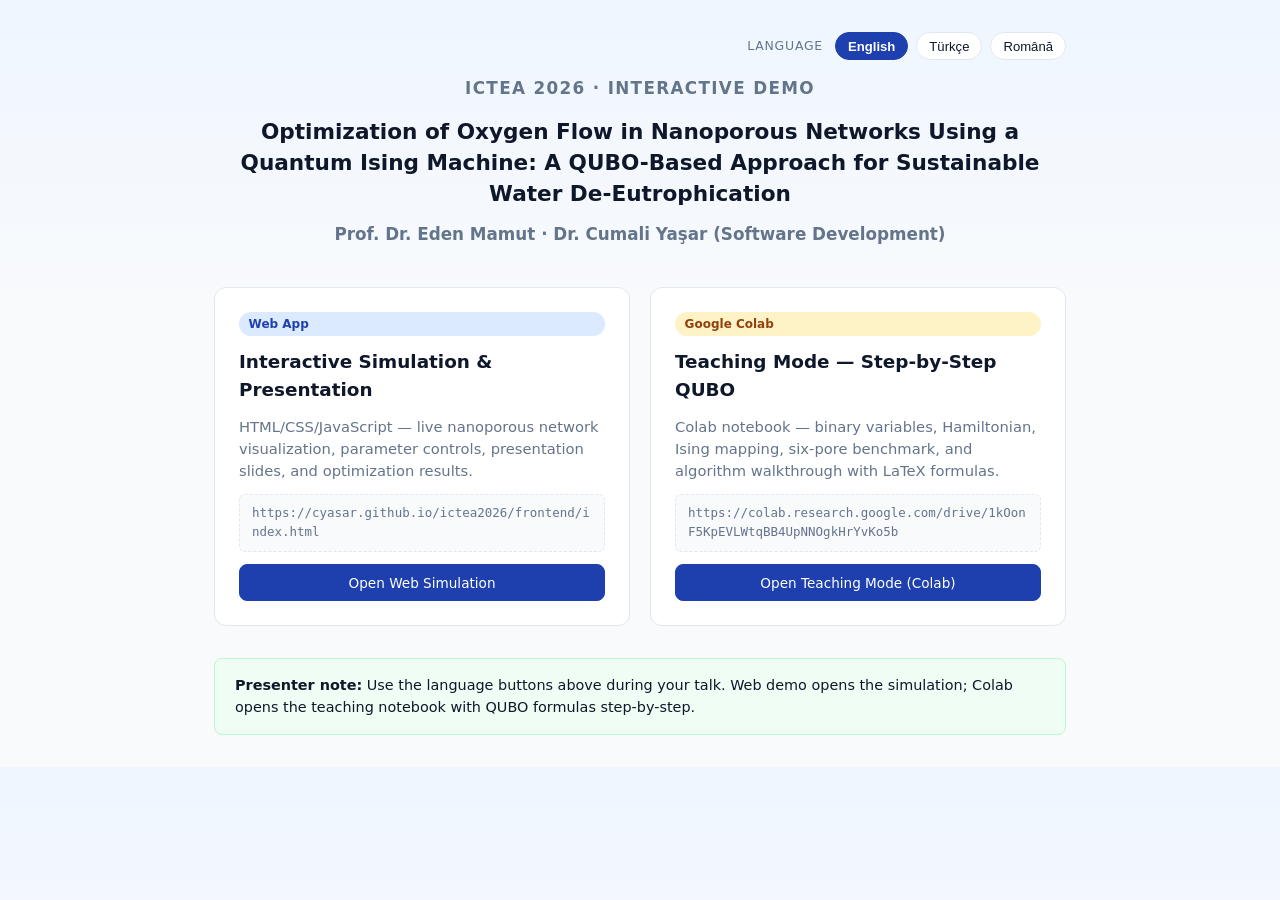
==== index.html @ eaedf812 "Publish ICTEA 2026 interactive demo: web app, Colab notebook, and multilingual hub. Replaces earlier" ====
<!DOCTYPE html>
<html lang="en">
<head>
  <meta charset="UTF-8">
  <meta name="viewport" content="width=device-width, initial-scale=1.0">
  <title>Optimization of Oxygen Flow in Nanoporous Networks — ICTEA 2026 Demo</title>
  <link rel="stylesheet" href="frontend/css/style.css">
  <style>
    .hub-page { max-width: 900px; margin: 0 auto; padding: 2rem 1.5rem; }
    .hub-topbar {
      display: flex;
      justify-content: flex-end;
      align-items: center;
      gap: 0.5rem;
      margin-bottom: 1rem;
      flex-wrap: wrap;
    }
    .hub-topbar .lang-label {
      font-size: 0.78rem;
      color: var(--text-muted);
      text-transform: uppercase;
      letter-spacing: 0.06em;
      margin-right: 0.25rem;
    }
    .lang-btn {
      border: 1px solid var(--border);
      background: var(--panel-bg);
      color: var(--text);
      padding: 0.35rem 0.75rem;
      border-radius: 999px;
      font-size: 0.82rem;
      cursor: pointer;
      transition: background 0.15s, border-color 0.15s, color 0.15s;
    }
    .lang-btn:hover { background: #f1f5f9; }
    .lang-btn.active {
      background: var(--primary);
      border-color: var(--primary);
      color: #fff;
      font-weight: 600;
    }
    .hub-hero { text-align: center; margin-bottom: 2.5rem; }
    .hub-hero h1 { font-size: 1.35rem; line-height: 1.45; margin-bottom: 0.75rem; max-width: 820px; margin-left: auto; margin-right: auto; }
    .hub-hero p.subtitle:empty { display: none; }
    .hub-hero p { color: var(--text-muted); font-size: 1.05rem; }
    .hub-authors {
      margin-top: 0.75rem;
      font-size: 0.95rem;
      color: var(--primary);
      font-weight: 600;
    }
    .link-cards { display: grid; gap: 1.25rem; grid-template-columns: 1fr; }
    @media (min-width: 700px) { .link-cards { grid-template-columns: 1fr 1fr; } }
    .link-card {
      background: var(--panel-bg);
      border: 1px solid var(--border);
      border-radius: 12px;
      padding: 1.5rem;
      display: flex;
      flex-direction: column;
      gap: 0.75rem;
    }
    .link-card h2 { font-size: 1.15rem; margin: 0; }
    .link-card .badge {
      display: inline-block;
      font-size: 0.75rem;
      padding: 0.2rem 0.6rem;
      border-radius: 999px;
      font-weight: 600;
    }
    .badge-web { background: #dbeafe; color: #1e40af; }
    .badge-colab { background: #fef3c7; color: #92400e; }
    .link-card p { margin: 0; color: var(--text-muted); font-size: 0.92rem; }
    .link-card a.btn-primary {
      display: inline-block;
      text-align: center;
      text-decoration: none;
      margin-top: auto;
    }
    .link-url {
      font-family: monospace;
      font-size: 0.78rem;
      background: var(--bg);
      padding: 0.6rem 0.75rem;
      border-radius: 6px;
      word-break: break-all;
      color: var(--text-muted);
      border: 1px dashed var(--border);
    }
    .hub-note {
      margin-top: 2rem;
      padding: 1rem 1.25rem;
      background: #f0fdf4;
      border: 1px solid #bbf7d0;
      border-radius: 8px;
      font-size: 0.9rem;
    }
    .hub-note code { font-size: 0.85rem; }
  </style>
</head>
<body class="hub-body">
  <div class="hub-page">
    <div class="hub-topbar">
      <span class="lang-label" data-i18n="langLabel">Language</span>
      <button type="button" class="lang-btn active" data-lang="en" aria-pressed="true">English</button>
      <button type="button" class="lang-btn" data-lang="tr" aria-pressed="false">Türkçe</button>
      <button type="button" class="lang-btn" data-lang="ro" aria-pressed="false">Română</button>
    </div>

    <header class="hub-hero">
      <p class="eyebrow" data-i18n="eyebrow">ICTEA 2026 · Interactive Demo</p>
      <h1 data-i18n="title">Optimization of Oxygen Flow in Nanoporous Networks Using a Quantum Ising Machine: A QUBO-Based Approach for Sustainable Water De-Eutrophication</h1>
      <p class="subtitle" data-i18n="subtitle"></p>
      <p class="hub-authors" data-i18n="authorsLine">Prof. Dr. Eden Mamut · Dr. Cumali Yaşar (Software Development)</p>
    </header>

    <div class="link-cards">
      <article class="link-card">
        <span class="badge badge-web" data-i18n="badgeWeb">Web App</span>
        <h2 data-i18n="webTitle">Interactive Simulation &amp; Presentation</h2>
        <p data-i18n="webDesc">HTML/CSS/JavaScript — live nanoporous network visualization, parameter controls, presentation slides, and optimization results.</p>
        <div class="link-url" id="web-url-display">…</div>
        <a class="btn btn-primary" id="web-link" href="frontend/index.html" data-i18n="webBtn">Open Web Simulation</a>
      </article>

      <article class="link-card">
        <span class="badge badge-colab" data-i18n="badgeColab">Google Colab</span>
        <h2 data-i18n="colabTitle">Teaching Mode — Step-by-Step QUBO</h2>
        <p data-i18n="colabDesc">Colab notebook — binary variables, Hamiltonian, Ising mapping, six-pore benchmark, and algorithm walkthrough with LaTeX formulas.</p>
        <div class="link-url" id="colab-url-display">…</div>
        <a class="btn btn-primary" id="colab-link" href="#" target="_blank" rel="noopener" data-i18n="colabBtn">Open Teaching Mode (Colab)</a>
      </article>
    </div>

    <div class="hub-note">
      <strong data-i18n="presenterNote">Presenter note:</strong>
      <span data-i18n="noteBody">Use the language buttons above during your talk. Web demo opens the simulation; Colab opens the teaching notebook with QUBO formulas step-by-step.</span>
    </div>
  </div>

  <script src="config/i18n-hub.js"></script>
  <script src="config/authors.js"></script>
  <script src="config/links.js"></script>
  <script src="js/hub-i18n.js"></script>
</body>
</html>
---- frontend/css/style.css ----
:root {
  --bg: #f8fafc;
  --panel-bg: #ffffff;
  --border: #e2e8f0;
  --text: #0f172a;
  --text-muted: #64748b;
  --primary: #1e40af;
  --primary-hover: #1d4ed8;
  --active-flow: #16a34a;
  --qubo-selected: #2563eb;
  --passive: #94a3b8;
  --bubble: #06b6d4;
  --warning: #ea580c;
  --danger: #dc2626;
  --shadow: 0 4px 24px rgba(15, 23, 42, 0.08);
  --radius: 10px;
  --font: "Segoe UI", system-ui, -apple-system, sans-serif;
}

*, *::before, *::after { box-sizing: border-box; }

body {
  margin: 0;
  font-family: var(--font);
  background: var(--bg);
  color: var(--text);
  line-height: 1.5;
  overflow-x: hidden;
}

body.hub-body { background: linear-gradient(180deg, #eff6ff 0%, var(--bg) 40%); }

.eyebrow {
  text-transform: uppercase;
  letter-spacing: 0.08em;
  font-size: 0.75rem;
  color: var(--primary);
  font-weight: 700;
  margin: 0 0 0.5rem;
}

.app-header {
  background: var(--panel-bg);
  border-bottom: 1px solid var(--border);
  padding: 1rem 1.5rem;
  display: flex;
  flex-wrap: wrap;
  align-items: center;
  justify-content: space-between;
  gap: 1rem;
}

.app-header h1,
.app-header .paper-title {
  font-size: 0.92rem;
  margin: 0;
  max-width: 640px;
  line-height: 1.4;
}

.authors-line {
  margin: 0.35rem 0 0;
  font-size: 0.82rem;
  color: var(--primary);
  font-weight: 600;
}

.header-actions { display: flex; flex-wrap: wrap; gap: 0.5rem; }

.btn {
  border: 1px solid var(--border);
  background: var(--panel-bg);
  color: var(--text);
  padding: 0.45rem 0.9rem;
  border-radius: 8px;
  font-size: 0.85rem;
  cursor: pointer;
  transition: background 0.15s, border-color 0.15s;
  text-decoration: none;
}

.btn:hover { background: #f1f5f9; }

.btn-primary {
  background: var(--primary);
  color: #fff;
  border-color: var(--primary);
}

.btn-primary:hover { background: var(--primary-hover); }

.btn.active {
  background: #dbeafe;
  border-color: var(--qubo-selected);
  color: var(--primary);
}

.btn-colab {
  background: #fef3c7;
  border-color: #fcd34d;
  color: #92400e;
}

.layout {
  display: grid;
  grid-template-columns: 280px 1fr 260px;
  gap: 1rem;
  padding: 1rem;
  min-height: calc(100vh - 72px);
  overflow-x: hidden;
  max-width: 100vw;
}

@media (max-width: 1100px) {
  .layout { grid-template-columns: 1fr; }
}

.center-stack {
  display: flex;
  flex-direction: column;
  gap: 1rem;
  min-width: 0;
  overflow: hidden;
}

.panel {
  background: var(--panel-bg);
  border: 1px solid var(--border);
  border-radius: var(--radius);
  padding: 1rem;
  box-shadow: var(--shadow);
}

.panel h2 {
  font-size: 0.85rem;
  text-transform: uppercase;
  letter-spacing: 0.06em;
  color: var(--text-muted);
  margin: 0 0 0.75rem;
}

.control-group { margin-bottom: 0.75rem; }

.control-group label {
  display: block;
  font-size: 0.8rem;
  color: var(--text-muted);
  margin-bottom: 0.25rem;
}

.control-group input,
.control-group select {
  width: 100%;
  padding: 0.4rem 0.5rem;
  border: 1px solid var(--border);
  border-radius: 6px;
  font-size: 0.85rem;
}

.panel-row {
  display: grid;
  grid-template-columns: 1fr 1fr;
  gap: 1rem;
}

@media (max-width: 900px) {
  .panel-row { grid-template-columns: 1fr; }
}

.panel-half { padding: 0.75rem; }
.panel-main-viz { padding: 0.75rem 1rem; }
.panel-energy { padding: 0.5rem 1rem; }

.viz-box {
  position: relative;
  overflow: hidden;
  width: 100%;
  max-width: 100%;
  background: linear-gradient(180deg, #f8fbff 0%, #eef6fc 100%);
  border-radius: 8px;
  border: 1px solid #dbeafe;
}

.viz-main { height: 520px; max-height: 520px; }
.viz-aux { height: 200px; max-height: 200px; }
.viz-qubo { height: 280px; max-height: 280px; }
.viz-energy { height: 120px; max-height: 120px; }

.viz-box canvas {
  display: block;
  width: 100% !important;
  max-width: 100%;
  height: 100% !important;
}

.legend {
  display: flex;
  flex-wrap: wrap;
  gap: 0.75rem;
  font-size: 0.78rem;
  margin-top: 0.5rem;
}

.legend span { display: flex; align-items: center; gap: 0.35rem; }

.dot {
  width: 10px;
  height: 10px;
  border-radius: 50%;
  display: inline-block;
}

.metric-grid { display: grid; gap: 0.5rem; }

.metric {
  background: var(--bg);
  border-radius: 8px;
  padding: 0.6rem 0.75rem;
}

.metric .label { font-size: 0.72rem; color: var(--text-muted); text-transform: uppercase; }
.metric .value { font-size: 1.1rem; font-weight: 700; font-variant-numeric: tabular-nums; }

.metric.feasible-yes .value { color: var(--active-flow); }
.metric.feasible-no .value { color: var(--danger); }

.status-bar {
  font-size: 0.8rem;
  color: var(--text-muted);
  padding: 0.5rem 1rem;
  border-top: 1px solid var(--border);
  background: var(--panel-bg);
}

.presentation-overlay {
  position: fixed;
  inset: 0;
  background: #0f172a;
  color: #f8fafc;
  z-index: 1000;
  display: none;
  flex-direction: column;
}

.presentation-overlay.active { display: flex; }

.presentation-overlay:fullscreen,
.presentation-overlay.pres-fullscreen {
  width: 100vw;
  height: 100vh;
  background: #0a0f1a;
}

.pres-toolbar {
  display: flex;
  flex-wrap: wrap;
  align-items: center;
  justify-content: flex-end;
  gap: 0.4rem;
  padding: 0.65rem 1rem;
  border-bottom: 1px solid #334155;
  background: rgba(15, 23, 42, 0.95);
  z-index: 5;
}

.pres-sim-btn {
  background: linear-gradient(135deg, #16a34a, #059669);
  border: none;
  color: #fff;
  padding: 0.45rem 1rem;
  border-radius: 999px;
  font-size: 0.82rem;
  font-weight: 700;
  cursor: pointer;
  margin-right: auto;
  box-shadow: 0 2px 12px rgba(22, 163, 74, 0.4);
}

.pres-sim-btn:hover { filter: brightness(1.08); }

.pres-toolbar-sep {
  width: 1px;
  height: 20px;
  background: #475569;
  margin: 0 0.25rem;
}

.pres-main-area {
  flex: 1;
  display: flex;
  min-height: 0;
  overflow: hidden;
}

.pres-slides-wrap {
  flex: 1;
  display: flex;
  flex-direction: column;
  min-width: 0;
  transition: flex 0.35s ease;
}

.pres-split-sim .pres-slides-wrap {
  flex: 0 0 42%;
  border-right: 1px solid #334155;
}

.pres-sim-panel {
  flex: 0 0 0;
  width: 0;
  overflow: hidden;
  background: #0c1222;
  display: flex;
  flex-direction: column;
  transition: flex 0.35s ease, width 0.35s ease;
}

.pres-split-sim .pres-sim-panel {
  flex: 0 0 58%;
  width: 58%;
  padding: 0.5rem 0.75rem;
}

.pres-sim-header {
  display: flex;
  align-items: center;
  justify-content: space-between;
  margin-bottom: 0.4rem;
}

.pres-sim-title {
  font-size: 0.85rem;
  font-weight: 700;
  color: #4ade80;
  text-transform: uppercase;
  letter-spacing: 0.06em;
}

.pres-run-btn {
  background: #2563eb;
  color: #fff;
  border: none;
  padding: 0.35rem 0.75rem;
  border-radius: 6px;
  font-size: 0.78rem;
  cursor: pointer;
  font-weight: 600;
}

.pres-sim-canvas-wrap {
  flex: 1;
  min-height: 180px;
  position: relative;
  border: 1px solid #334155;
  border-radius: 8px;
  overflow: hidden;
  background: #eef6fc;
  margin-bottom: 0.4rem;
}

.pres-sim-qubo-wrap { flex: 0 0 200px; min-height: 200px; }

.pres-sim-canvas-wrap canvas {
  position: absolute;
  inset: 0;
  width: 100% !important;
  height: 100% !important;
  display: block;
}

.pres-sim-metrics {
  display: flex;
  flex-wrap: wrap;
  gap: 0.5rem 0.85rem;
  font-size: 0.82rem;
  color: #cbd5e1;
  padding: 0.5rem 0.35rem;
  background: rgba(30, 41, 59, 0.75);
  border-radius: 6px;
  min-height: 2.2rem;
  align-items: center;
}

.pres-sim-metrics span { white-space: nowrap; }

.pres-sim-metrics b { color: #93c5fd; }

.pres-sim-hint {
  font-size: 0.7rem;
  color: #64748b;
  margin: 0.25rem 0 0;
}

.pres-sim-hint kbd {
  background: #334155;
  padding: 0.1rem 0.35rem;
  border-radius: 4px;
  font-size: 0.68rem;
}

.pres-thumb-strip {
  display: flex;
  gap: 0.25rem;
  padding: 0.4rem 0.75rem;
  overflow-x: auto;
  border-top: 1px solid #334155;
  background: rgba(15, 23, 42, 0.8);
}

.pres-thumb {
  min-width: 28px;
  height: 28px;
  border: 1px solid #475569;
  background: transparent;
  color: #94a3b8;
  border-radius: 6px;
  font-size: 0.72rem;
  cursor: pointer;
  flex-shrink: 0;
}

.pres-thumb.active {
  background: #2563eb;
  border-color: #2563eb;
  color: #fff;
  font-weight: 700;
}

#pres-slides-container {
  flex: 1;
  position: relative;
  overflow: hidden;
}

.pres-slide {
  position: absolute;
  inset: 0;
  padding: 0.5rem 1rem 0.25rem;
  overflow: hidden;
  opacity: 0;
  transform: translateX(28px) scale(0.985);
  transition: opacity 0.5s cubic-bezier(0.4, 0, 0.2, 1),
              transform 0.5s cubic-bezier(0.4, 0, 0.2, 1);
  pointer-events: none;
  z-index: 0;
}

.pres-slide.active {
  opacity: 1;
  transform: translateX(0) scale(1);
  pointer-events: auto;
  z-index: 2;
}

.pres-slide.exit-left {
  opacity: 0;
  transform: translateX(-32px) scale(0.985);
  z-index: 1;
}

.pres-slide.exit-right {
  opacity: 0;
  transform: translateX(32px) scale(0.985);
  z-index: 1;
}

.pres-slide.enter-from-right {
  transform: translateX(40px) scale(0.98);
}

.pres-slide.enter-from-left {
  transform: translateX(-40px) scale(0.98);
}

.pres-slide-inner {
  display: grid;
  grid-template-columns: minmax(200px, 0.38fr) minmax(280px, 0.62fr);
  gap: 1.25rem;
  height: 100%;
  align-items: stretch;
}

.pres-slide-inner.pres-slide-title {
  grid-template-columns: 1fr;
  grid-template-rows: auto 1fr;
  text-align: center;
}

.pres-slide-title .pres-text-col { max-width: 900px; margin: 0 auto; }
.pres-slide-title .pres-visual-col { min-height: 200px; max-height: 38vh; }

.pres-text-col {
  text-align: left;
  overflow-y: auto;
  max-height: 100%;
  padding-right: 0.5rem;
}

.pres-slide-title .pres-text-col { text-align: center; }

.pres-visual-col {
  position: relative;
  min-height: 300px;
  height: 100%;
  max-height: 62vh;
  border-radius: 12px;
  overflow: hidden;
  border: 1px solid #475569;
  box-shadow: 0 12px 40px rgba(0, 0, 0, 0.45), inset 0 1px 0 rgba(255,255,255,0.06);
  background: #0c1222;
}

.pres-visual-canvas {
  position: absolute;
  inset: 0;
  width: 100% !important;
  height: 100% !important;
  display: block;
}

.pres-visual-hud {
  position: absolute;
  bottom: 8px;
  left: 8px;
  right: 8px;
  display: flex;
  flex-wrap: wrap;
  gap: 0.35rem;
  z-index: 2;
  pointer-events: none;
}

.pres-visual-hud span {
  background: rgba(15, 23, 42, 0.92);
  border: 1px solid #475569;
  color: #e2e8f0;
  font-size: 0.72rem;
  font-family: Consolas, monospace;
  padding: 0.2rem 0.5rem;
  border-radius: 4px;
}

.pres-metric-hint { color: #fde68a !important; font-style: italic; }

@media (max-width: 900px) {
  .pres-slide-inner { grid-template-columns: 1fr; }
  .pres-visual-col { max-height: 28vh; min-height: 160px; }
  .pres-split-sim .pres-slides-wrap { display: none; }
  .pres-split-sim .pres-sim-panel { flex: 1; width: 100%; }
}

.pres-lang-label {
  font-size: 0.72rem;
  color: #94a3b8;
  text-transform: uppercase;
  letter-spacing: 0.06em;
  margin-right: 0.25rem;
}

.pres-lang-btn,
.pres-notes-btn {
  border: 1px solid #475569;
  background: transparent;
  color: #cbd5e1;
  padding: 0.35rem 0.7rem;
  border-radius: 999px;
  font-size: 0.78rem;
  cursor: pointer;
}

.pres-lang-btn.active {
  background: #1e40af;
  border-color: #1e40af;
  color: #fff;
  font-weight: 600;
}

.pres-notes-btn {
  background: #334155;
  margin-left: 0.25rem;
}

.pres-bullets {
  text-align: left;
  max-width: 100%;
  margin: 0.5rem 0 0;
  padding-left: 1.1rem;
  color: #94a3b8;
  font-size: clamp(0.88rem, 1.8vw, 1.05rem);
  line-height: 1.45;
  list-style: none;
}

.pres-bullets li {
  margin-bottom: 0.35rem;
  position: relative;
  padding-left: 0.5rem;
}

.pres-bullets li::before {
  content: "▸";
  position: absolute;
  left: -0.85rem;
  color: #3b82f6;
  font-size: 0.75rem;
}

.pres-subtitle {
  font-size: clamp(1rem, 2.5vw, 1.35rem) !important;
  color: #93c5fd !important;
  max-width: 780px;
}

.pres-notes-panel {
  position: fixed;
  bottom: 0;
  left: 0;
  right: 0;
  z-index: 1100;
  max-height: 0;
  overflow: hidden;
  background: transparent;
  transition: max-height 0.45s cubic-bezier(0.4, 0, 0.2, 1);
  pointer-events: none;
}

.pres-notes-panel.open {
  max-height: 42vh;
  pointer-events: auto;
}

.pres-notes-chrome {
  margin: 0 1rem 1rem;
  background: linear-gradient(180deg, #1e293b 0%, #0f172a 100%);
  border: 1px solid #475569;
  border-radius: 12px 12px 0 0;
  box-shadow: 0 -8px 32px rgba(0, 0, 0, 0.5);
  overflow: hidden;
}

.pres-notes-header {
  display: flex;
  align-items: center;
  justify-content: space-between;
  padding: 0.55rem 1rem;
  background: rgba(37, 99, 235, 0.25);
  border-bottom: 1px solid #334155;
  font-size: 0.78rem;
  font-weight: 700;
  color: #93c5fd;
  text-transform: uppercase;
  letter-spacing: 0.05em;
}

.pres-notes-header span:last-child {
  color: #64748b;
  font-weight: 500;
  text-transform: none;
}

.pres-notes-lang-hint {
  margin: 0;
  padding: 0.35rem 1.25rem 0;
  font-size: 0.72rem;
  color: #64748b;
  font-style: italic;
}

.pres-notes-body {
  padding: 1rem 1.25rem 1.25rem;
  font-size: 0.95rem;
  color: #cbd5e1;
  line-height: 1.6;
  max-height: 32vh;
  overflow-y: auto;
}

.pres-notes-panel::before { content: none; }

.pres-progress {
  height: 4px;
  background: #334155;
  width: 100%;
}

.pres-progress-bar {
  height: 100%;
  width: 0;
  background: linear-gradient(90deg, #2563eb, #16a34a);
  transition: width 0.25s ease;
}

.pres-authors {
  position: absolute;
  top: 3.2rem;
  left: 1rem;
  margin: 0;
  font-size: 0.78rem;
  color: #64748b;
  font-weight: 600;
  max-width: 380px;
  line-height: 1.35;
  z-index: 2;
}

.pres-close {
  position: static;
  background: transparent;
  border: 1px solid #475569;
  color: #cbd5e1;
  padding: 0.35rem 0.75rem;
  border-radius: 6px;
  cursor: pointer;
  margin-left: 0.5rem;
}

.pres-text-col h2 {
  font-size: clamp(1.1rem, 2.5vw, 1.75rem);
  margin: 0 0 0.5rem;
  line-height: 1.3;
  color: #f1f5f9;
}

.pres-slide h2 { font-size: clamp(1.1rem, 2.5vw, 1.75rem); margin: 0 0 0.5rem; max-width: 100%; }
.pres-slide h2.pres-paper-title {
  font-size: clamp(1.1rem, 3vw, 1.85rem);
  line-height: 1.35;
  max-width: 900px;
}
.pres-slide p { font-size: clamp(1rem, 2.5vw, 1.35rem); color: #cbd5e1; max-width: 700px; margin: 0; }

.pres-slide-authors {
  margin-top: 1.5rem !important;
  font-size: clamp(0.95rem, 2vw, 1.15rem) !important;
  color: #93c5fd !important;
  font-weight: 600;
}

.pres-footer-authors { margin-top: 1.5rem !important; }

.pres-nav {
  display: flex;
  justify-content: space-between;
  align-items: center;
  padding: 1rem 2rem;
  border-top: 1px solid #334155;
}

.pres-nav button {
  background: #1e40af;
  color: #fff;
  border: none;
  padding: 0.6rem 1.2rem;
  border-radius: 8px;
  cursor: pointer;
  font-size: 0.9rem;
}

.pres-counter { color: #94a3b8; font-size: 0.9rem; }

.teaching-banner {
  background: #fef3c7;
  border: 1px solid #fcd34d;
  border-radius: 8px;
  padding: 0.75rem 1rem;
  font-size: 0.85rem;
  margin: 0.75rem 1rem 0;
}

.teaching-banner a { color: #92400e; font-weight: 600; }

.link-card {
  background: var(--panel-bg);
  border: 1px solid var(--border);
  border-radius: 12px;
  padding: 1.5rem;
}

.btn-primary {
  display: inline-block;
  text-align: center;
}
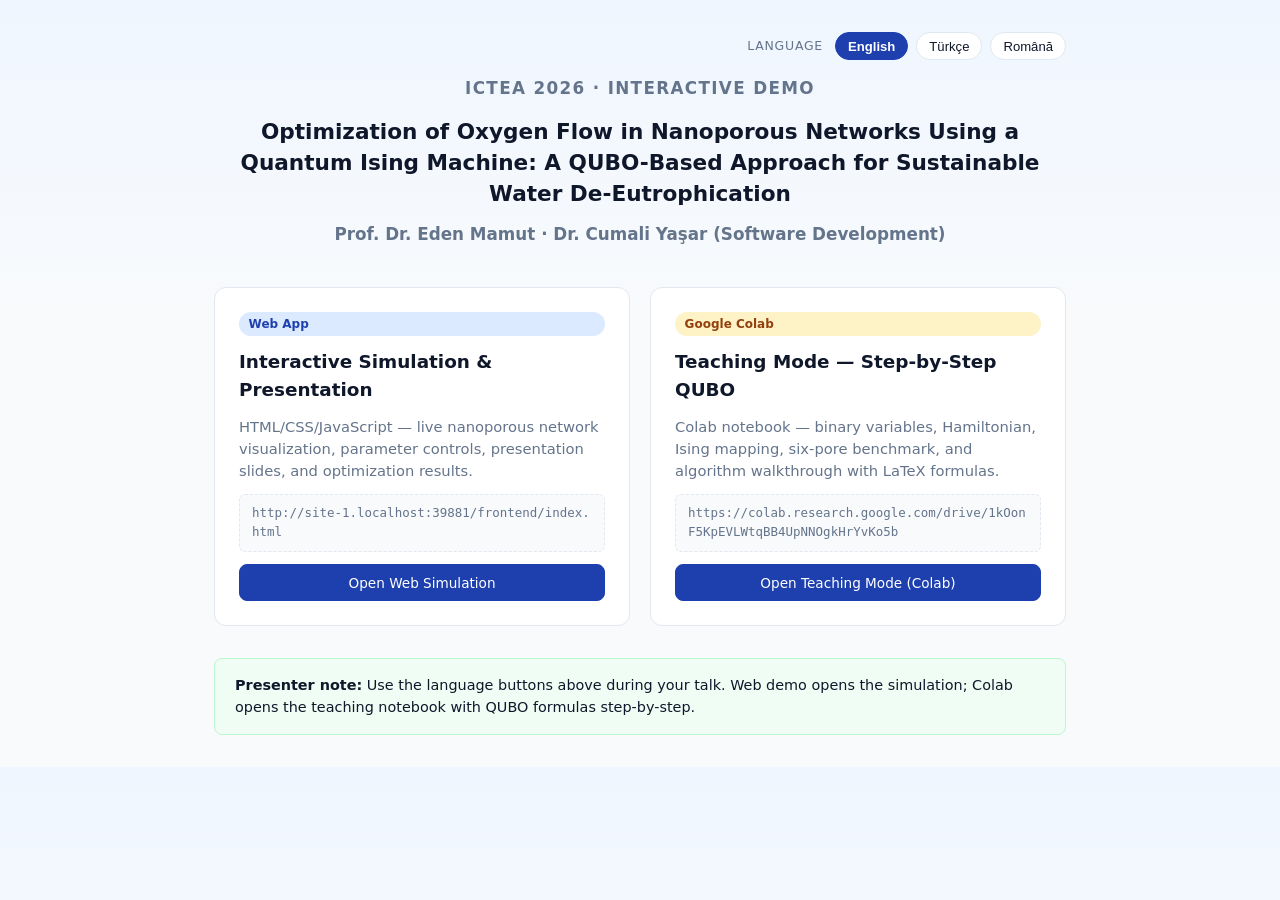
==== commit c27dd3fa: "Fix local file:// hub: Web App opens frontend/index.html on disk. Detect file protocol and stop redi" ====
--- a/index.html
+++ b/index.html
@@ -132,15 +132,22 @@
       </article>
     </div>
 
+    <div class="hub-note" id="hub-local-banner" hidden>
+      <strong>Local file mode</strong> —
+      Opened from disk (<code>file://</code>). Click <em>Open Web Simulation</em> for the local
+      <code>frontend/index.html</code> (27 slides). For the online version use
+      <a href="https://cyasar.github.io/ictea2026/" target="_blank" rel="noopener">cyasar.github.io/ictea2026</a>.
+    </div>
+
     <div class="hub-note">
       <strong data-i18n="presenterNote">Presenter note:</strong>
       <span data-i18n="noteBody">Use the language buttons above during your talk. Web demo opens the simulation; Colab opens the teaching notebook with QUBO formulas step-by-step.</span>
     </div>
   </div>
 
-  <script src="config/i18n-hub.js"></script>
-  <script src="config/authors.js"></script>
-  <script src="config/links.js"></script>
-  <script src="js/hub-i18n.js"></script>
+  <script src="config/i18n-hub.js?v=20260530-27"></script>
+  <script src="config/authors.js?v=20260530-27"></script>
+  <script src="config/links.js?v=20260530-27"></script>
+  <script src="js/hub-i18n.js?v=20260530-27"></script>
 </body>
 </html>
--- a/frontend/css/style.css
+++ b/frontend/css/style.css
@@ -738,6 +738,39 @@
 
 .pres-footer-authors { margin-top: 1.5rem !important; }
 
+.pres-appendix-label {
+  display: inline-block;
+  font-size: 0.72rem !important;
+  font-weight: 700;
+  letter-spacing: 0.04em;
+  text-transform: uppercase;
+  color: #fcd34d !important;
+  background: rgba(251, 191, 36, 0.12);
+  border: 1px solid rgba(251, 191, 36, 0.35);
+  padding: 0.25rem 0.65rem;
+  border-radius: 999px;
+  margin-bottom: 0.65rem !important;
+}
+
+.pres-math-block {
+  margin: 0.65rem 0 0.85rem;
+  padding: 0.75rem 0.9rem;
+  background: rgba(15, 23, 42, 0.85);
+  border: 1px solid #334155;
+  border-left: 3px solid #38bdf8;
+  border-radius: 8px;
+  max-width: 100%;
+}
+
+.pres-math-line {
+  font-family: "Cambria Math", "Times New Roman", Georgia, serif !important;
+  font-size: clamp(0.82rem, 1.6vw, 1.02rem) !important;
+  color: #e2e8f0 !important;
+  line-height: 1.55 !important;
+  margin: 0.2rem 0 !important;
+  white-space: pre-wrap;
+}
+
 .pres-nav {
   display: flex;
   justify-content: space-between;
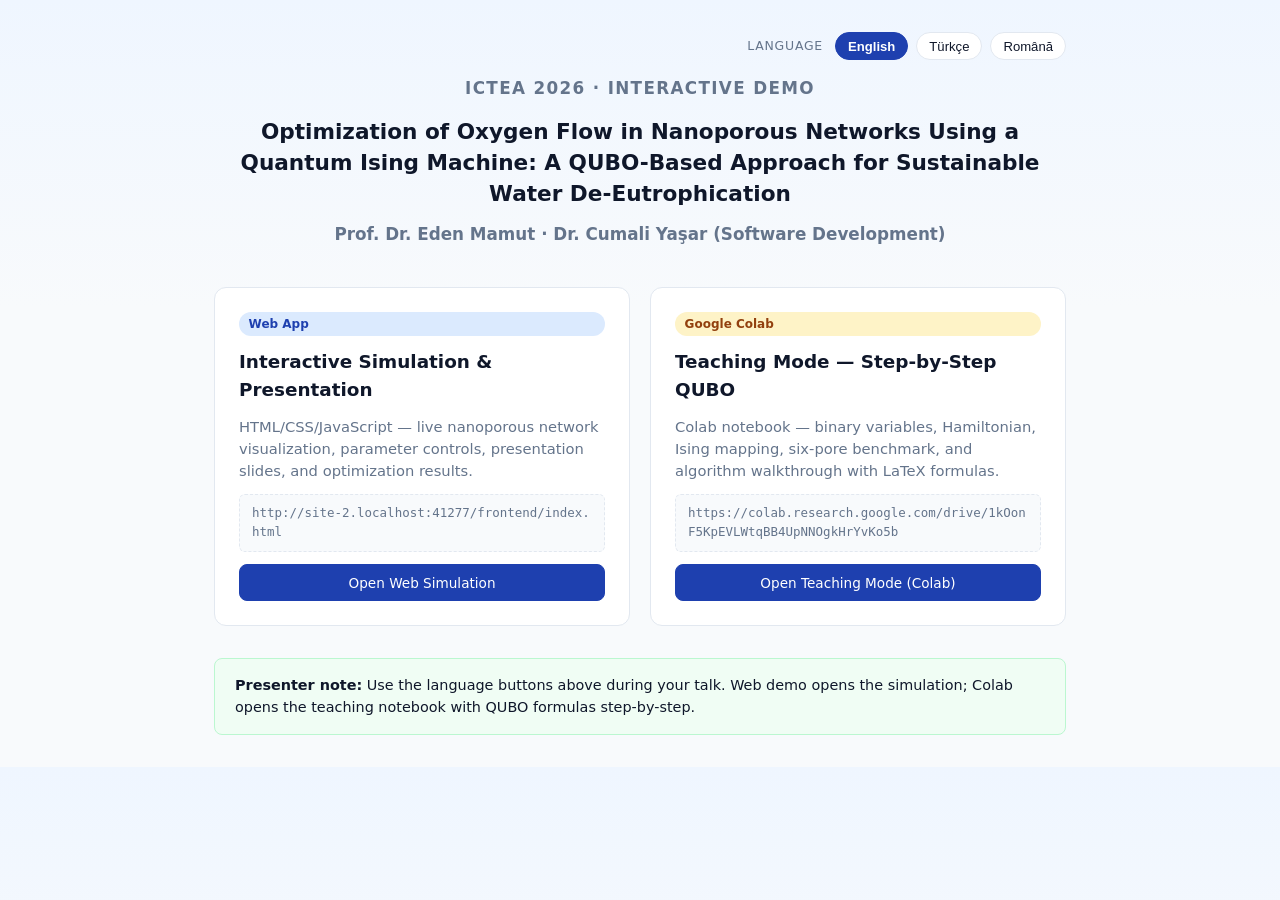
==== commit f73b817e: "Update README for 27 slides, local file:// hub, GitHub Actions Pages, and OPEN_HUB.bat. Documents co" ====
--- a/index.html
+++ b/index.html
@@ -96,6 +96,10 @@
       font-size: 0.9rem;
     }
     .hub-note code { font-size: 0.85rem; }
+    .hub-local-note {
+      background: #eff6ff;
+      border-color: #bfdbfe;
+    }
   </style>
 </head>
 <body class="hub-body">
@@ -132,11 +136,10 @@
       </article>
     </div>
 
-    <div class="hub-note" id="hub-local-banner" hidden>
-      <strong>Local file mode</strong> —
-      Opened from disk (<code>file://</code>). Click <em>Open Web Simulation</em> for the local
-      <code>frontend/index.html</code> (27 slides). For the online version use
-      <a href="https://cyasar.github.io/ictea2026/" target="_blank" rel="noopener">cyasar.github.io/ictea2026</a>.
+    <div class="hub-note hub-local-note" id="hub-local-banner" hidden>
+      <strong id="hub-local-banner-title">Local file mode</strong> —
+      <span id="hub-local-banner-body">Opened from disk (file://).</span>
+      <a href="https://cyasar.github.io/ictea2026/" target="_blank" rel="noopener">cyasar.github.io/ictea2026</a>
     </div>
 
     <div class="hub-note">
